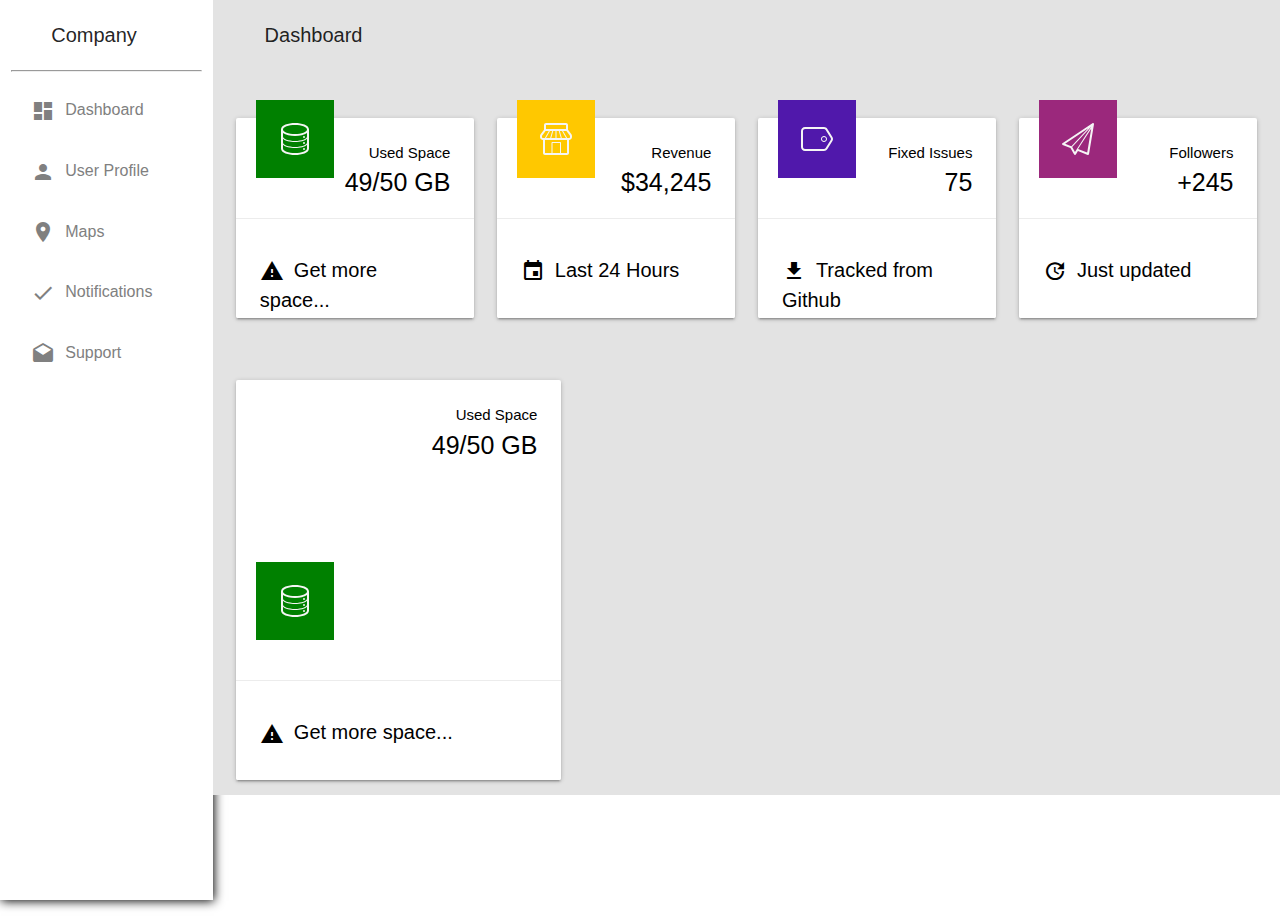
==== index.html @ 7ae75837 "Created side menu and three blocks" ====
<!DOCTYPE html>
<html lang="en">

<head>
    <meta charset="UTF-8">
    <meta http-equiv="X-UA-Compatible" content="IE=edge">
    <meta name="viewport" content="width=device-width, initial-scale=1.0">
    <title>Document</title>
    <!-- Compiled and minified CSS -->
    <link href="https://fonts.googleapis.com/icon?family=Material+Icons" rel="stylesheet">
    <link rel="stylesheet" href="https://cdnjs.cloudflare.com/ajax/libs/materialize/1.0.0/css/materialize.min.css">
    <link rel="stylesheet" href="./css/style.css">
</head>

<body>

    <div class="row">
        <div class="col s12 m2 menu">
            <p class="text">Company</p>
            <hr>
            <p class="dashboard"><i class="dash material-icons">dashboard</i>Dashboard</p>
            <p class="dashboard"><i class="dash material-icons">person</i>User Profile</p>
            <p class="dashboard"><i class="dash material-icons">location_on</i>Maps</p>
            <p class="dashboard"><i class="dash material-icons">check</i>Notifications</p>
            <p class="dashboard"><i class="dash material-icons">drafts</i>Support</p>
        </div>
        <div class="col s12 m10 row-2">
            <p class="text">Dashboard</p>
            <div class="col s6 m6 l3">
                <div class="card">
                    <div class="card-content black-text" style="height: 100px;">
                        <p class="text2"><span class="right">Used Space</span><br>
                            <span class="text-3 right">49/50 GB</span>
                        </p>
                        <img class="mainicon data" src="./img/data_white.svg" alt="">
                    </div>
                    <div class="card-action" style="height: 100px;">
                        <a class="black-text" href="">
                            <p class="warning-text"><i class="warn material-icons">warning</i>Get more space...</p>
                        </a>
                    </div>
                </div>
            </div>
            <div class="col s6 m6 l3">
                <div class="card">
                    <div class="card-content black-text" style="height: 100px;">
                        <p class="text2 right"><span class="right">Revenue</span><br>
                            <span class="text-3">$34,245</span>
                        </p>
                        <img class="mainicon shop" src="./img/shop_white.svg" alt="">
                    </div>
                    <div class="card-action" style="height: 100px;">
                        <a class="black-text" href="">
                            <p class="warning-text"><i class="warn material-icons">event</i>Last 24 Hours</p>
                        </a>
                    </div>
                </div>
            </div>
            <div class="col s6 m6 l3">
                <div class="card">
                    <div class="card-content black-text" style="height: 100px;">
                        <p class="text2 right"><span class="right">Fixed Issues</span><br>
                            <span class="text-3 right">75</span>
                        </p>
                        <img class="mainicon tag" src="./img/tag_white.svg" alt="">
                    </div>
                    <div class="card-action" style="height: 100px;">
                        <a class="black-text" href="">
                            <p class="warning-text"><i class="warn material-icons">file_download</i>Tracked from Github</p>
                        </a>
                    </div>
                </div>
            </div>
            <div class="col s6 m6 l3">
                <div class="card">
                    <div class="card-content black-text" style="height: 100px;">
                        <p class="text2 right"><span class="right">Followers</span><br>
                            <span class="text-3 right">+245</span>
                        </p>
                        <img class="mainicon paperplane" src="./img/paperplane_white.svg" alt="">
                    </div>
                    <div class="card-action" style="height: 100px;">
                        <a class="black-text" href="">
                            <p class="warning-text"><i class="warn material-icons">update</i>Just updated</p>
                        </a>
                    </div>
                </div>
            </div>
            <div class="col m6 l4">
                <div class="card">
                    <div class="card-content black-text" style="height: 300px;">
                        <p class="text2"><span class="right">Used Space</span><br>
                            <span class="text-3 right">49/50 GB</span>
                        </p>
                        <img class="mainicon data" src="./img/data_white.svg" alt="">
                    </div>
                    <div class="card-action" style="height: 100px;">
                        <a class="black-text" href="">
                            <p class="warning-text"><i class="warn material-icons">warning</i>Get more space...</p>
                        </a>
                    </div>
                </div>
            </div>
            <div class="col m6 l4">

            </div>
            <div class="col m6 l4">

            </div>
        </div>
    </div>















    <!-- Compiled and minified JavaScript -->
    <script src="https://cdnjs.cloudflare.com/ajax/libs/materialize/1.0.0/js/materialize.min.js"></script>
    <script src="./js/script.js"></script>
</body>

</html>
---- css/style.css ----
.text {
    font-weight: 500;
    font-size: 20px;
    padding-left: 40px;
}
.dashboard {
    font-size: 16px;
    padding-left: 10px;
    padding-top: 10px;
    padding-bottom: 10px;
    margin-left: 10px;
    margin-right: 10px;
    color: gray;
}
.dash {
    margin-right: 10px;
    vertical-align: middle;
}
.dashboard:hover {
    background-color: rgb(219, 52, 79);
    color: white;
}
.menu {
    box-shadow: 1px 1px 10px black;
    height: 100vh;
}
.text-3 {
    font-size: 25px;
}
.card-content {
    position: relative
}
.data {
    position: absolute;
    bottom: 40px;
    background-color: green;
    padding: 30px;
    left: 20px;
}
.row-2 {
    background-color: rgb(227, 227, 227);
}
.row-2 > .l3, .row-2 > .l4 {
    margin-top: 40px;
}
.warning-text {
    font-size: 20px;
    text-transform:initial;
}
.warn {
    vertical-align: middle;
    margin-right: 10px;
}
.mainicon {
    position: absolute;
    bottom: 40px;
    padding: 23px;
    left: 20px;
}
.shop {
    
    background-color: rgb(255, 200, 0);
    
}
.tag {
    background-color: rgb(80, 24, 171);
}
.paperplane {
background-color: rgb(155, 40, 124);
}
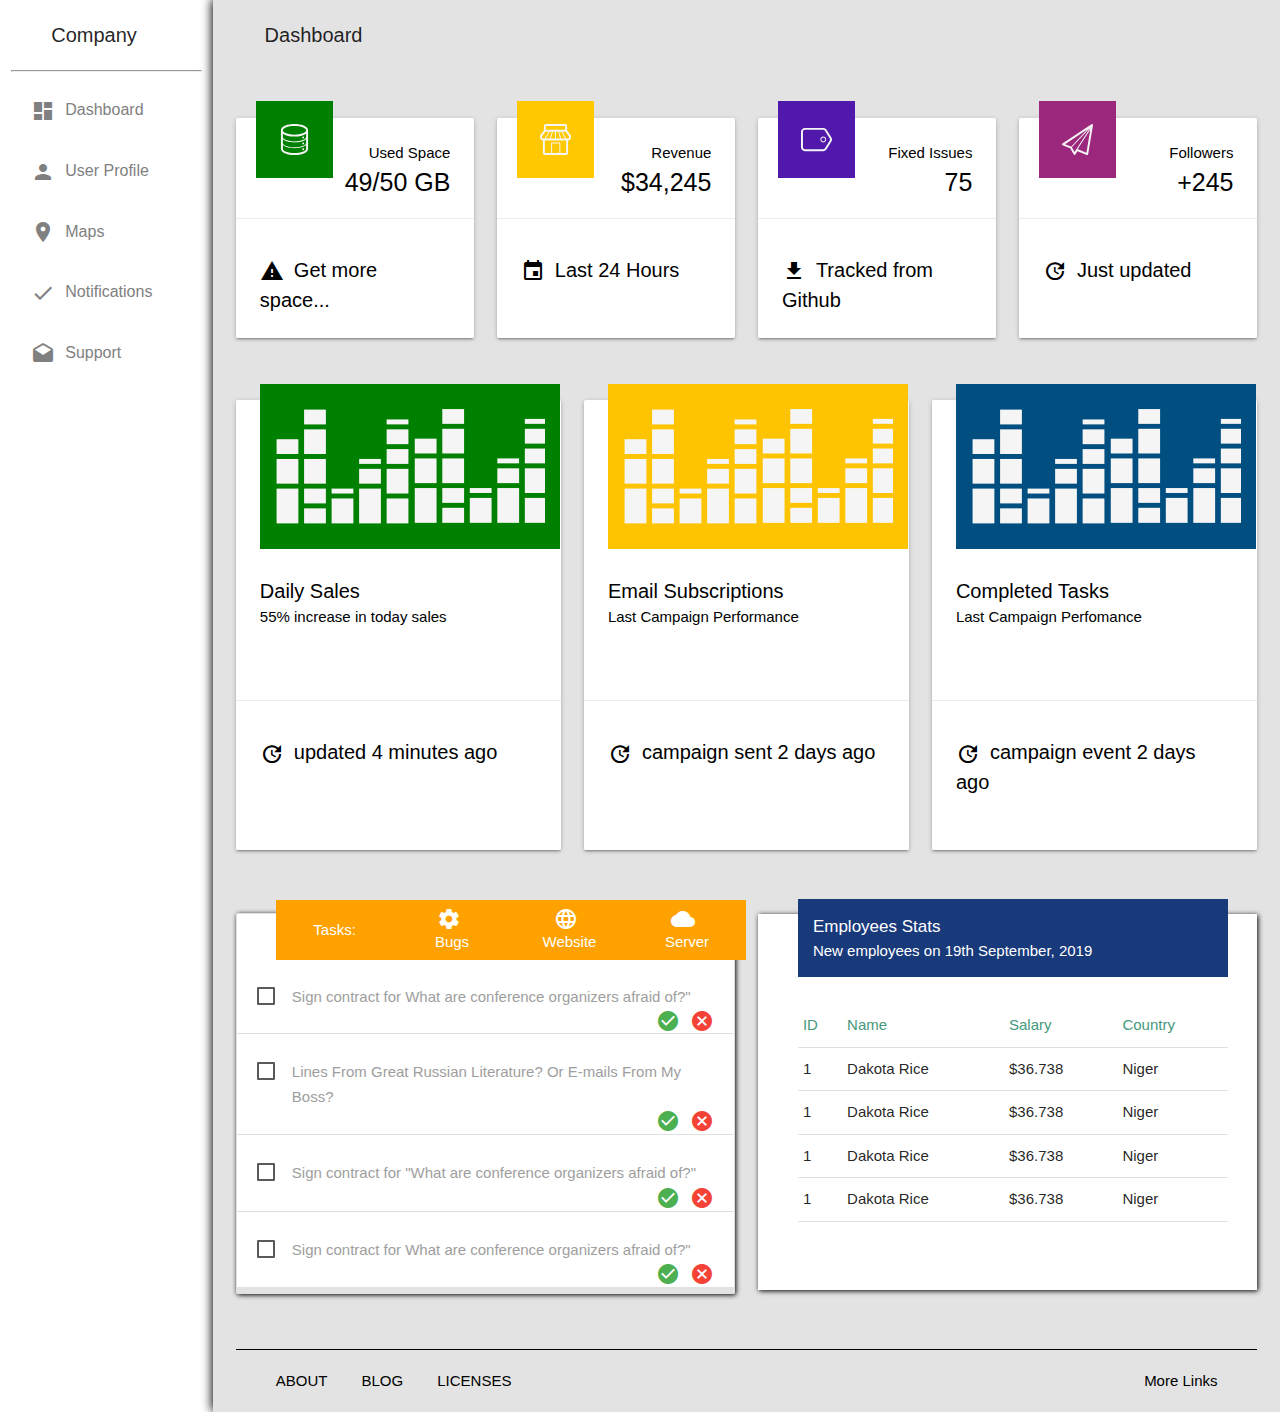
==== commit 34b2c1ff: "Finished First page" ====
--- a/index.html
+++ b/index.html
@@ -15,7 +15,7 @@
 <body>
 
     <div class="row">
-        <div class="col s12 m2 menu">
+        <div class="col m2 menu">
             <p class="text">Company</p>
             <hr>
             <p class="dashboard"><i class="dash material-icons">dashboard</i>Dashboard</p>
@@ -25,8 +25,11 @@
             <p class="dashboard"><i class="dash material-icons">drafts</i>Support</p>
         </div>
         <div class="col s12 m10 row-2">
-            <p class="text">Dashboard</p>
-            <div class="col s6 m6 l3">
+            <p class="text">
+                <span><img class="menu1" width="35" style="vertical-align: middle;" src="./img/menu.png" alt=""></span>
+                <span class="menu2">Dashboard</span>
+                </p>
+            <div class="col s12 m6 l3">
                 <div class="card">
                     <div class="card-content black-text" style="height: 100px;">
                         <p class="text2"><span class="right">Used Space</span><br>
@@ -34,14 +37,14 @@
                         </p>
                         <img class="mainicon data" src="./img/data_white.svg" alt="">
                     </div>
-                    <div class="card-action" style="height: 100px;">
+                    <div class="card-action" style="height: 120px;">
                         <a class="black-text" href="">
                             <p class="warning-text"><i class="warn material-icons">warning</i>Get more space...</p>
                         </a>
                     </div>
                 </div>
             </div>
-            <div class="col s6 m6 l3">
+            <div class="col s12 m6 l3">
                 <div class="card">
                     <div class="card-content black-text" style="height: 100px;">
                         <p class="text2 right"><span class="right">Revenue</span><br>
@@ -49,14 +52,14 @@
                         </p>
                         <img class="mainicon shop" src="./img/shop_white.svg" alt="">
                     </div>
-                    <div class="card-action" style="height: 100px;">
+                    <div class="card-action" style="height: 120px;">
                         <a class="black-text" href="">
                             <p class="warning-text"><i class="warn material-icons">event</i>Last 24 Hours</p>
                         </a>
                     </div>
                 </div>
             </div>
-            <div class="col s6 m6 l3">
+            <div class="col s12 m6 l3">
                 <div class="card">
                     <div class="card-content black-text" style="height: 100px;">
                         <p class="text2 right"><span class="right">Fixed Issues</span><br>
@@ -64,14 +67,15 @@
                         </p>
                         <img class="mainicon tag" src="./img/tag_white.svg" alt="">
                     </div>
-                    <div class="card-action" style="height: 100px;">
-                        <a class="black-text" href="">
-                            <p class="warning-text"><i class="warn material-icons">file_download</i>Tracked from Github</p>
-                        </a>
-                    </div>
-                </div>
-            </div>
-            <div class="col s6 m6 l3">
+                    <div class="card-action" style="height: 120px;">
+                        <a class="black-text" href="">
+                            <p class="warning-text"><i class="warn material-icons">file_download</i>Tracked from Github
+                            </p>
+                        </a>
+                    </div>
+                </div>
+            </div>
+            <div class="col s12 m6 l3">
                 <div class="card">
                     <div class="card-content black-text" style="height: 100px;">
                         <p class="text2 right"><span class="right">Followers</span><br>
@@ -79,33 +83,195 @@
                         </p>
                         <img class="mainicon paperplane" src="./img/paperplane_white.svg" alt="">
                     </div>
-                    <div class="card-action" style="height: 100px;">
+                    <div class="card-action" style="height: 120px;">
                         <a class="black-text" href="">
                             <p class="warning-text"><i class="warn material-icons">update</i>Just updated</p>
                         </a>
                     </div>
                 </div>
             </div>
-            <div class="col m6 l4">
+            <div class="col s12 m4">
                 <div class="card">
                     <div class="card-content black-text" style="height: 300px;">
-                        <p class="text2"><span class="right">Used Space</span><br>
-                            <span class="text-3 right">49/50 GB</span>
-                        </p>
-                        <img class="mainicon data" src="./img/data_white.svg" alt="">
-                    </div>
-                    <div class="card-action" style="height: 100px;">
-                        <a class="black-text" href="">
-                            <p class="warning-text"><i class="warn material-icons">warning</i>Get more space...</p>
-                        </a>
-                    </div>
-                </div>
-            </div>
-            <div class="col m6 l4">
-
-            </div>
-            <div class="col m6 l4">
-
+                        <div class="new-text">
+                            <p class="center"><img class="graphs"
+                                    style="background-color: green; padding: 15px; margin-top: -40px; margin-bottom: 20px;"
+                                    width="400" src="./img/graphics.svg" alt=""></p>
+                            <p><span style="font-size: 20px; padding-top: 100px;">Daily Sales</span><br>
+                                55% increase in today sales</p>
+                        </div>
+                    </div>
+                    <div class="card-action" style="height: 150px;">
+                        <a class="black-text" href="">
+                            <p class="warning-text"><i class="warn material-icons">update</i>updated 4 minutes ago</p>
+                        </a>
+                    </div>
+                </div>
+            </div>
+            <div class="col s12 m4">
+                <div class="card">
+                    <div class="card-content black-text" style="height: 300px;">
+                        <div class="new-text">
+                            <p class="center"><img class="graphs"
+                                    style="background-color: rgb(255, 196, 1); padding: 15px; margin-top: -40px; margin-bottom: 20px;"
+                                    width="400" src="./img/graphics.svg" alt=""></p>
+                            <p><span style="font-size: 20px; padding-top: 100px;">Email Subscriptions</span><br>
+                                Last Campaign Performance</p>
+                        </div>
+                    </div>
+                    <div class="card-action" style="height: 150px;">
+                        <a class="black-text" href="">
+                            <p class="warning-text"><i class="warn material-icons">update</i>campaign sent 2 days ago
+                            </p>
+                        </a>
+                    </div>
+                </div>
+            </div>
+            <div class="col s12 m4">
+                <div class="card">
+                    <div class="card-content black-text" style="height: 300px;">
+                        <div class="new-text">
+                            <p class="center"><img class="graphs"
+                                    style="background-color: rgb(0, 79, 128); padding: 15px; margin-top: -40px; margin-bottom: 20px;"
+                                    width="400" src="./img/graphics.svg" alt=""></p>
+                            <p><span style="font-size: 20px; padding-top: 100px;">Completed Tasks</span><br>
+                                Last Campaign Perfomance</p>
+                        </div>
+                    </div>
+                    <div class="card-action" style="height: 150px;">
+                        <a class="black-text" href="">
+                            <p class="warning-text"><i class="warn material-icons">update</i>campaign event 2 days ago
+                            </p>
+                        </a>
+                    </div>
+                </div>
+            </div>
+            <div class="column col s12 m12 l6">
+
+                <ul class="lists" style="list-style: none;">
+                    <li>Tasks:</li>
+                    <li class="li1"><i class="material-icons"
+                            style="vertical-align: middle; margin-right: 7px">settings</i>Bugs</li>
+                    <li class="li1">
+                        <i class="material-icons" style="vertical-align: middle; margin-right: 7px">language</i>Website
+                    </li>
+                    <li class="li1">
+                        <i class="material-icons" style="vertical-align: middle; margin-right: 7px">cloud</i>Server
+                    </li>
+                </ul>
+
+                <ul class="collection">
+                    <li class="collection-item item1">
+                        <form action="#">
+                            <p style="margin-top: 60px;"><label>
+                                    <input type="checkbox" />
+                                    <span>Sign contract for What are conference organizers afraid
+                                        of?"</span>
+                                </label>
+                                <a href="#!" class="secondary-content"> <i
+                                        class="material-icons green-text">check_circle</i><i style="margin-left: 10px;"
+                                        class="material-icons red-text">cancel</i></a>
+                            </p>
+                        </form>
+                    </li>
+                    <li class="collection-item">
+                        <form action="#">
+
+                            <p><label>
+                                    <input type="checkbox" />
+                                    <span>Lines From Great Russian Literature? Or E-mails From
+                                        My Boss?</span>
+                                </label>
+                                <a href="#!" class="secondary-content"> <i
+                                        class="material-icons green-text">check_circle</i><i style="margin-left: 10px;"
+                                        class="material-icons red-text">cancel</i></a>
+                            </p>
+                        </form>
+                    </li>
+                    <li class="collection-item">
+                        <form action="#">
+
+                            <p><label>
+                                    <input type="checkbox" />
+                                    <span>Sign contract for "What are conference organizers afraid
+                                        of?"</span>
+                                </label>
+                                <a href="#!" class="secondary-content"> <i
+                                        class="material-icons green-text">check_circle</i><i style="margin-left: 10px;"
+                                        class="material-icons red-text">cancel</i></a>
+                            </p>
+                        </form>
+                    </li>
+                    <li class="collection-item">
+                        <form action="#">
+
+                            <p><label>
+                                    <input type="checkbox" />
+                                    <span>Sign contract for What are conference organizers afraid
+                                        of?"</span>
+                                </label>
+                                <a href="#!" class="secondary-content"> <i
+                                        class="material-icons green-text">check_circle</i><i style="margin-left: 10px;"
+                                        class="material-icons red-text">cancel</i></a>
+                            </p>
+                        </form>
+                    </li>
+                </ul>
+            </div>
+            <div class="column1 col s12 m12 l6">
+                <div class="new-div">
+                    <p class="p1">
+                        <span class="par">Employees Stats</span><br>
+                        New employees on 19th September, 2019
+                    </p>
+
+
+                    <table>
+                        <tr style="color:rgb(70, 153, 125) ;">
+                            <td class="td1">ID</td>
+                            <td class="td1">Name</td>
+                            <td class="td1">Salary</td>
+                            <td class="td1">Country</td>
+                        </tr>
+                        <tr>
+                            <td>1</td>
+                            <td>Dakota Rice</td>
+                            <td>$36.738</td>
+                            <td>Niger</td>
+                        </tr>
+                        <tr>
+                            <td>1</td>
+                            <td>Dakota Rice</td>
+                            <td>$36.738</td>
+                            <td>Niger</td>
+                        </tr>
+                        <tr>
+                            <td>1</td>
+                            <td>Dakota Rice</td>
+                            <td>$36.738</td>
+                            <td>Niger</td>
+                        </tr>
+                        <tr>
+                            <td>1</td>
+                            <td>Dakota Rice</td>
+                            <td>$36.738</td>
+                            <td>Niger</td>
+                        </tr>
+                    </table>
+
+
+
+
+                </div>
+
+            </div>
+            <div class="col s12">
+                <footer class="page-footer black-text gray">
+                      <span>ABOUT</span>
+                      <span class="span1">BLOG</span>
+                      <span class="span1">LICENSES</span>
+                      <a class="black-text right" href="#!">More Links</a>
+                  </footer>
             </div>
         </div>
     </div>
--- a/css/style.css
+++ b/css/style.css
@@ -1,8 +1,15 @@
+.row {
+    margin-bottom: 0;
+
+}
+
 .text {
     font-weight: 500;
     font-size: 20px;
     padding-left: 40px;
-}
+    position: relative;
+}
+
 .dashboard {
     font-size: 16px;
     padding-left: 10px;
@@ -12,24 +19,34 @@
     margin-right: 10px;
     color: gray;
 }
+
 .dash {
     margin-right: 10px;
     vertical-align: middle;
 }
+
 .dashboard:hover {
     background-color: rgb(219, 52, 79);
     color: white;
 }
+.m2 {
+    height: 100%;
+}
 .menu {
-    box-shadow: 1px 1px 10px black;
-    height: 100vh;
+    display: block;
+}
+.menu1 {
+    position: absolute;
+    opacity: 0;
 }
 .text-3 {
     font-size: 25px;
 }
+
 .card-content {
-    position: relative
-}
+    position: relative;
+}
+
 .data {
     position: absolute;
     bottom: 40px;
@@ -37,34 +54,425 @@
     padding: 30px;
     left: 20px;
 }
+
 .row-2 {
     background-color: rgb(227, 227, 227);
-}
-.row-2 > .l3, .row-2 > .l4 {
+    box-shadow: -1px -1px 10px black;
+}
+
+.row-2>.l3,
+.row-2>.l4,
+.row-2>.m4,
+.row-2>.l6 {
     margin-top: 40px;
 }
+
 .warning-text {
     font-size: 20px;
-    text-transform:initial;
-}
+    text-transform: initial;
+}
+
 .warn {
     vertical-align: middle;
     margin-right: 10px;
 }
+
 .mainicon {
     position: absolute;
     bottom: 40px;
     padding: 23px;
     left: 20px;
-}
+    width: 6vw;
+    min-width: 70px;
+}
+
 .shop {
-    
+
     background-color: rgb(255, 200, 0);
-    
-}
+
+}
+
 .tag {
     background-color: rgb(80, 24, 171);
 }
+
 .paperplane {
-background-color: rgb(155, 40, 124);
+    background-color: rgb(155, 40, 124);
+}
+
+@media (max-width: 1635px) {
+    .graphs {
+        width: 300px;
+    }
+}
+
+@media (max-width: 1270px) {
+    .graphs {
+        width: 250px;
+    }
+}
+
+@media (max-width: 1080px) {
+    .graphs {
+        width: 200px;
+    }
+}
+
+@media (max-width: 905px) {
+    .graphs {
+        width: 150px;
+    }
+}
+
+@media (max-width: 725px) {
+    .graphs {
+        width: 100px;
+    }
+}
+
+@media (max-width: 600px) {
+    .graphs {
+        width: 450px;
+    }
+}
+
+nav {
+    position: relative;
+    top: 40px;
+    z-index: 1;
+    width: 600px;
+}
+
+.column {
+    position: relative;
+    z-index: 0;
+}
+
+.lists {
+    background-color: rgb(255, 162, 0);
+    height: 60px;
+    display: flex;
+    align-items: center;
+    color: white;
+    position: absolute;
+    z-index: 1;
+    max-width: 90%;
+    margin-left: 40px;
+    top: -20px;
+}
+
+.lists li {
+    display: inline;
+    margin-left: 30px;
+    margin-right: 30px;
+    padding-top: 10px;
+    padding-bottom: 10px;
+    width: 90px;
+    text-align: center;
+}
+
+.item1 {
+    height: 120px;
+}
+
+.collection {
+    box-shadow: 1px 1px 5px black;
+}
+
+.lists .li1:hover {
+    background-color: rgb(255, 255, 255, 0.5);
+    cursor: grab;
+
+}
+
+@media (max-width: 1257px) {
+    .item1 {
+        height: 145px;
+    }
+
+    .lists {
+        margin-left: 25px;
+    }
+}
+
+@media (max-width: 1103px) {
+    .lists li {
+        margin-right: 20px;
+    }
+
+    .lists {
+        margin-left: 15px;
+    }
+}
+
+@media (max-width: 1018px) {
+    .lists li {
+        margin-right: 15px;
+    }
+
+    .lists {
+        margin-left: 10px;
+    }
+}
+
+@media (max-width: 992px) {
+    .lists {
+        margin-left: 35px;
+        width: 90%;
+    }
+}
+
+.par {
+    font-size: 17px;
+}
+
+.p1 {
+    position: absolute;
+    z-index: 1;
+    background-color: rgb(24, 57, 122);
+    color: white;
+    padding: 15px;
+    top: -30px;
+    width: 610px;
+    margin-left: 40px;
+
+}
+
+.new-div {
+    background-color: white;
+    margin-top: 9px;
+    max-width: 100%;
+    height: 346px;
+    box-shadow: 1px 1px 5px black;
+    position: relative;
+    z-index: 0;
+}
+
+table {
+    width: 610px;
+    margin-left: 40px;
+}
+
+.td1 {
+    padding-top: 100px;
+}
+
+tr {
+    height: 20px;
+}
+
+td {
+    padding-top: 10px;
+    padding-bottom: 10px;
+}
+
+footer {
+    margin-top: 40px;
+    padding-right: 40px;
+    padding-left: 40px;
+    padding-bottom: 20px;
+}
+
+.page-footer {
+    background-color: rgb(227, 227, 227);
+    border-top: 1px solid black;
+}
+
+.span1 {
+    margin-left: 30px;
+}
+
+@media (max-width: 800px) {
+    .menu {
+        display: none;
+    }
+
+    .row-2 {
+        width: 100% !important;
+    }
+    .menu1 {
+        opacity: 1;
+    }
+    .menu2 {
+        margin-left: 50px;
+    }
+}
+
+@media (max-width: 1640px) {
+    .p1 {
+        width: 570px;
+    }
+
+    table {
+        width: 570px;
+    }
+}
+
+@media (max-width: 1540px) {
+    .p1 {
+        width: 530px;
+    }
+
+    table {
+        width: 530px;
+    }
+}
+
+@media (max-width: 1440px) {
+    .p1 {
+        width: 490px;
+    }
+
+    table {
+        width: 490px;
+    }
+}
+
+@media (max-width: 1395px) {
+    .new-div {
+        height: 352px;
+    }
+}
+
+@media (max-width: 1340px) {
+    .p1 {
+        width: 460px;
+    }
+
+    table {
+        width: 460px;
+    }
+}
+
+@media (max-width: 1312px) {
+    .new-div {
+        height: 376px;
+    }
+}
+
+@media (max-width: 1272px) {
+    .new-div {
+        height: 402px;
+    }
+}
+
+@media (max-width: 1280px) {
+    .p1 {
+        width: 430px;
+    }
+
+    table {
+        width: 430px;
+    }
+}
+
+@media (max-width: 1257px) {
+    .new-div {
+        height: 426px;
+    }
+}
+
+@media (max-width: 1256px) {
+    .new-div {
+        height: 452px;
+    }
+}
+
+@media (max-width: 1200px) {
+    .p1 {
+        width: 400px;
+    }
+
+    table {
+        width: 400px;
+    }
+}
+
+@media (max-width: 1130px) {
+    .p1 {
+        width: 370px;
+    }
+
+    table {
+        width: 370px;
+    }
+}
+
+@media (max-width: 1050px) {
+    .p1 {
+        width: 340px;
+    }
+
+    table {
+        width: 340px;
+    }
+}
+
+@media (max-width: 992px) {
+    .p1 {
+        width: 710px;
+    }
+
+    table {
+        width: 710px;
+    }
+}
+
+@media (max-width: 950px) {
+    .p1 {
+        width: 670px;
+    }
+
+    table {
+        width: 670px;
+    }
+}
+
+@media (max-width: 900px) {
+    .p1 {
+        width: 630px;
+    }
+
+    table {
+        width: 630px;
+    }
+}
+
+@media (max-width: 850px) {
+    .p1 {
+        width: 590px;
+    }
+
+    table {
+        width: 590px;
+    }
+}
+
+@media (max-width: 800px) {
+    .p1 {
+        width: 85vw;
+    }
+
+    table {
+        width: 85vw;
+    }
+}
+@media (max-width: 540px) {
+    .p1 {
+        width: 80vw;
+    }
+
+    table {
+        width: 80vw;
+    }
+}
+@media (max-width: 580px) {
+    .lists {
+        margin-left: 15px;
+    }
+}
+@media (max-width: 600px) {
+    .graphs {
+        width: 80vw;
+    }
 }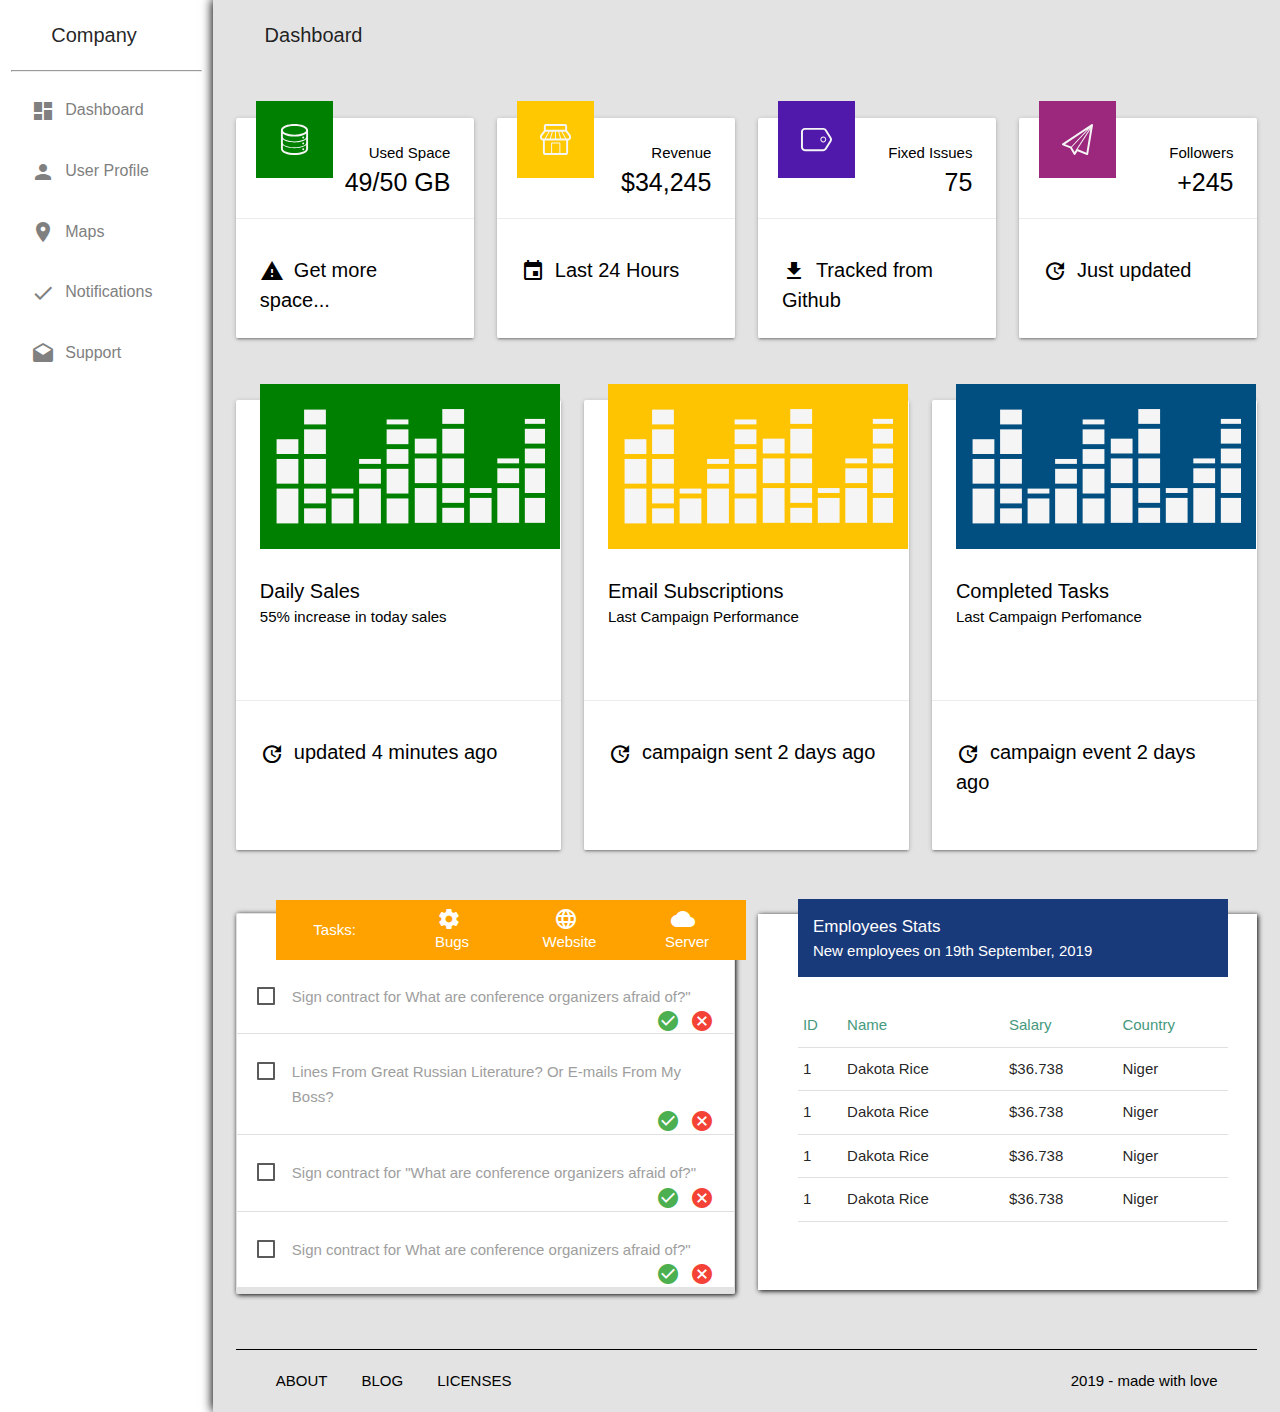
==== commit 63728b0f: "added one page and modified footer" ====
--- a/index.html
+++ b/index.html
@@ -18,8 +18,8 @@
         <div class="col m2 menu">
             <p class="text">Company</p>
             <hr>
-            <p class="dashboard"><i class="dash material-icons">dashboard</i>Dashboard</p>
-            <p class="dashboard"><i class="dash material-icons">person</i>User Profile</p>
+            <a href="./index.html"><p class="dashboard"><i class="dash material-icons">dashboard</i>Dashboard</p></a>
+            <a href="./index1.html"><p class="dashboard"><i class="dash material-icons">person</i>User Profile</p></a>
             <p class="dashboard"><i class="dash material-icons">location_on</i>Maps</p>
             <p class="dashboard"><i class="dash material-icons">check</i>Notifications</p>
             <p class="dashboard"><i class="dash material-icons">drafts</i>Support</p>
@@ -270,7 +270,7 @@
                       <span>ABOUT</span>
                       <span class="span1">BLOG</span>
                       <span class="span1">LICENSES</span>
-                      <a class="black-text right" href="#!">More Links</a>
+                      <span class="black-text right">2019 - made with love</span>
                   </footer>
             </div>
         </div>
